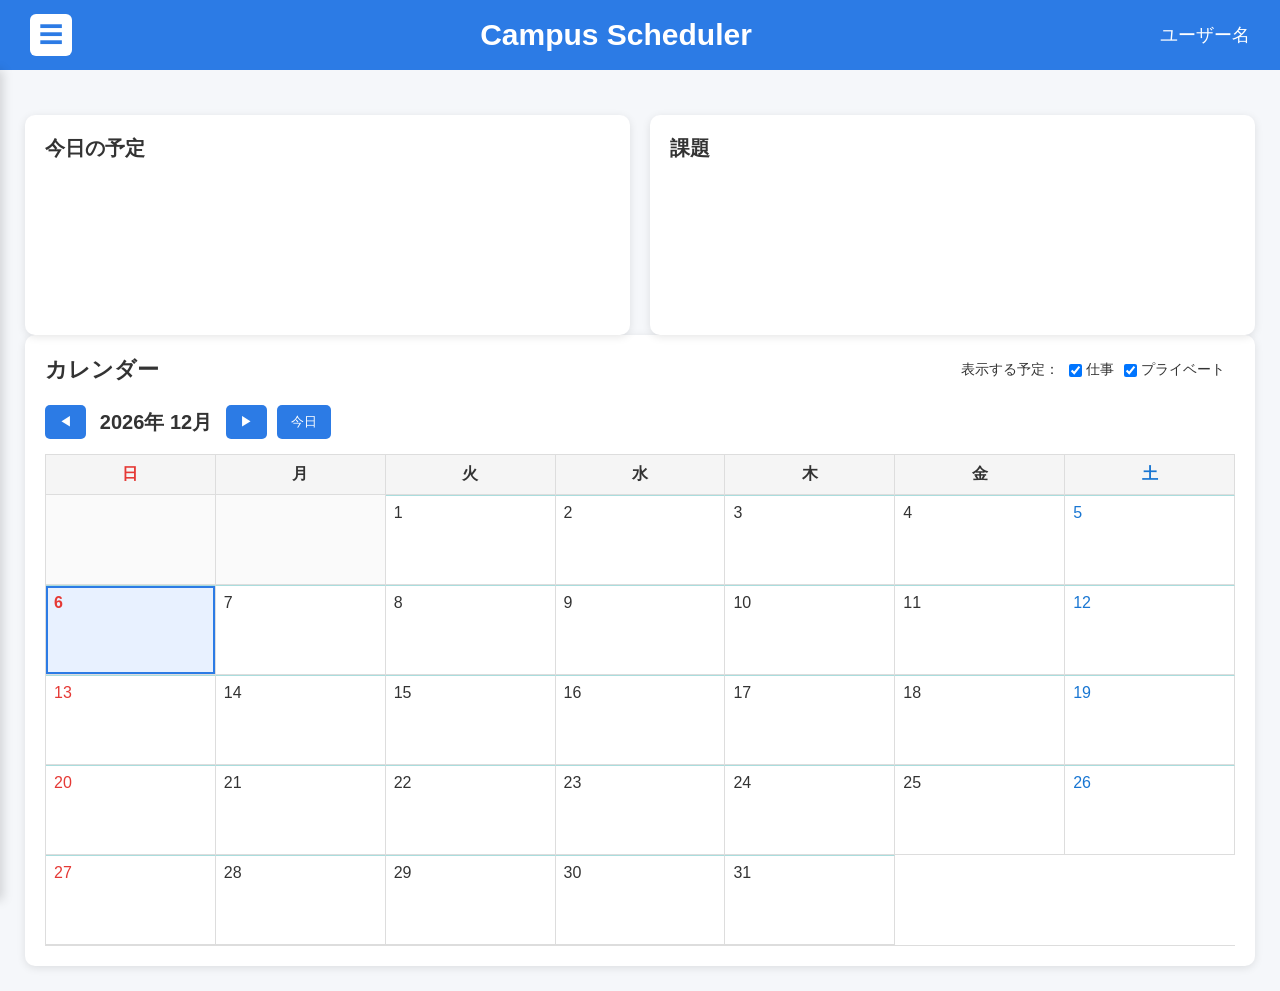
==== pages/calendar.html @ f2a903e3 "スケジュールページへの移動" ====
<!-- <div class="calendar-page">
    <h1>カレンダー画面</h1>

    <p>ここにカレンダーを表示します！</p>

    <button onclick="showSchedule()">
        今日の予定
    </button>
</div>
 -->

<!DOCTYPE html>
<html lang="ja">

<head>
    <meta charset="UTF-8">
    <meta name="viewport" content="width=device-width, initial-scale=1.0">

    <title>Campus Scheduler</title>

    <link rel="stylesheet" href="../css/">
    <link rel="stylesheet" href="../css/calendar.css">
    <link rel="stylesheet" href="../css/responsive.css">
    <link rel="stylesheet" href="../css/sidebar.css">
</head>

<body>

    <!-- ヘッダー -->
    <header>

        <!--サイドバーを開くボタン-->
        <button id="sidebarBtn" class="sidebar-btn">
            ☰
        </button>
        <h1>Campus Scheduler</h1>

        <div class="user-info">
            <span>ユーザー名</span>
        </div>

    </header>

    <!-- 全体 -->
    <div class="container">

        <aside id="sidebar"></aside>

        <!-- メイン -->
        <main>

            <div class="bottom-area">

                <!-- 今日の予定 -->
                <section id="schedule-area">

                    <h2>今日の予定</h2>

                </section>

                <!-- 今日の課題 -->
                <section id="task-area">

                    <h2>課題</h2>

                </section>

            </div>

            <!-- カレンダー -->
            <section id="calendar-area">

                <!-- カレンダーのタイトルと表示設定 -->
                <div class="calendar-title">
                    <h2>カレンダー</h2>

                    <div class="calendar-mode">
                        <span>表示する予定：</span>

                        <label>
                            <input type="checkbox" id="workCheck" checked>
                            仕事
                        </label>

                        <label>
                            <input type="checkbox" id="privateCheck" checked>
                            プライベート
                        </label>
                    </div>
                </div>

                <!-- カレンダー操作ボタン -->
                <div class="calendar-header">
                    <button id="prevBtn">◀</button>

                    <span id="monthYear"></span>

                    <button id="nextBtn">▶</button>

                    <button id="todayBtn">今日</button>
                </div>

                <div id="calendar"></div>

                <div id="calendar"></div>

            </section>


        </main>

    </div>

    <script src="../js/calendar.js"></script>

</body>

</html>
---- css/calendar.css ----
/* ================================= */
/* メインカレンダー */
/* ================================= */

* {
    margin: 0;
    padding: 0;
    box-sizing: border-box;
}


/* 全体 */

body {
    font-family: "Yu Gothic", "Meiryo", sans-serif;
    background-color: #f5f7fa;
    color: #333;
}


/* ヘッダー */

header {
    height: 70px;

    background-color: #2c7be5;
    color: white;

    display: flex;
    justify-content: space-between;
    align-items: center;

    padding: 0 30px;
}

header h1 {
    font-size: 30px;
}

/* ヘッダー左側 */
.header-left {
    display: flex;
    align-items: center;
    gap: 15px;
}

/* サイドバーを開くボタン */
.sidebar-btn {
    width: 42px;
    height: 42px;

    border: none;
    border-radius: 6px;

    background-color: white;
    color: #2c7be5;

    font-size: 24px;
    cursor: pointer;

    display: flex;
    align-items: center;
    justify-content: center;
}

.sidebar-btn:hover {
    background-color: #e8f1ff;
}

.user-info {
    font-size: 18px;
}


/* 全体レイアウト */

.container {
    min-height: calc(100vh - 70px);
}


/* ================================= */
/* サイドバー */
/* ================================= */

#sidebar {
    position: fixed;

    top: 70px;
    left: 0;

    width: 250px;
    height: calc(100vh - 70px);

    background-color: white;

    padding: 20px;

    box-shadow: 3px 0 10px rgba(0, 0, 0, 0.15);

    z-index: 1000;

    /* 最初は画面の外 */
    transform: translateX(-100%);

    transition: transform 0.3s ease;
}

/* 開いた状態 */

#sidebar.open {
    transform: translateX(0);
}


/* サイドバーのメニュー */

#sidebar ul {
    list-style: none;
    padding: 0;
    margin: 0;
}

#sidebar li {
    margin-bottom: 10px;
}

#sidebar a {
    display: block;

    padding: 12px 15px;

    color: #333;
    text-decoration: none;

    border-radius: 5px;
}

#sidebar a:hover {
    background-color: #f0f6ff;
}


/* メイン */

main {
    flex: 1;

    padding: 25px;

    min-width: 0;
}


/* ================================= */
/* カレンダー */
/* ================================= */

#calendar-area {
    background-color: white;

    border-radius: 10px;

    padding: 20px;

    box-shadow: 0 2px 8px rgba(0, 0, 0, 0.1);
}

/* カレンダーのタイトル部分 */
.calendar-title {
    display: flex;
    align-items: center;
    justify-content: space-between;
    margin-bottom: 20px;
}

.calendar-title h2 {
    font-size: 22px;
    margin: 0;
}

/* 表示する予定 */
.calendar-mode {
    display: flex;
    align-items: center;
    gap: 10px;
    font-size: 14px;
    white-space: nowrap;
}

.calendar-mode label {
    display: flex;
    align-items: center;
    gap: 4px;
    cursor: pointer;
}

.calendar-mode input[type="checkbox"] {
    cursor: pointer;
}


/* カレンダー上部 */

.calendar-header {
    display: flex;

    align-items: center;

    gap: 10px;

    margin-bottom: 15px;
}

.calendar-header span#monthYear {
    font-size: 20px;
    font-weight: bold;
    min-width: 120px;
    text-align: center;
}


/* ボタン */

.calendar-header button {
    border: none;

    background-color: #2c7be5;

    color: white;

    padding: 8px 14px;

    border-radius: 5px;

    cursor: pointer;
}

.calendar-header button:hover {
    background-color: #1a68d1;
}


/* ================================= */
/* カレンダー本体 */
/* ================================= */

#calendar {

    display: grid;

    grid-template-columns: repeat(7, 1fr);

    width: 100%;

    border-top: 1px solid #ddd;

    border-left: 1px solid #ddd;
}


/* 曜日 */

#calendar .weekday {

    height: 40px;

    display: flex;

    align-items: center;

    justify-content: center;

    font-weight: bold;

    background-color: #f5f5f5;

    border-right: 1px solid #ddd;

    border-bottom: 1px solid #ddd;
}


/* 日曜日 */

#calendar .sunday {
    color: #e53935;
}


/* 土曜日 */

#calendar .saturday {
    color: #1976d2;
}


/* 日付 */

#calendar .day {

    min-height: 90px;

    padding: 8px;

    background-color: white;

    border-top: 1px solid #add;

    border-right: 1px solid #ddd;

    border-bottom: 1px solid #ddd;

    text-align: left;

    cursor: pointer;
}


/* 日付にマウスを乗せたとき */

#calendar .day:hover {

    background-color: #f0f6ff;
}


/* 空白 */

#calendar .empty {

    min-height: 90px;

    background-color: #fafafa;

    border-right: 1px solid #ddd;

    border-bottom: 1px solid #ddd;
}


/* 今日 */

#calendar .today {

    background-color: #e8f1ff;

    box-shadow: inset 0 0 0 2px #2c7be5;

    font-weight: bold;
}


/* ================================= */
/* 今日の予定・課題 */
/* ================================= */

.bottom-area {

    display: flex;

    gap: 20px;

    margin-top: 20px;
}


#schedule-area,
#task-area {

    flex: 1;

    background-color: white;

    border-radius: 10px;

    padding: 20px;

    min-height: 220px;

    box-shadow: 0 2px 8px rgba(0, 0, 0, 0.1);
}


#schedule-area h2,
#task-area h2 {

    font-size: 20px;

    margin-bottom: 15px;
}


/* リスト */

#schedule-area ul,
#task-area ul {

    list-style: none;
}


#schedule-area li,
#task-area li {

    padding: 10px 0;

    border-bottom: 1px solid #eee;
}


/* ================================= */
/* ボタン・リンク */
/* ================================= */

button {
    font-family: inherit;
    cursor: pointer;
}

a {
    text-decoration: none;
    color: inherit;
}

/* ========================= */
/* 仕事・プライベート切り替え */
/* ========================= */

.calendar-mode {
    display: flex;
    align-items: center;
    gap: 10px;

    margin-left: auto;
    margin-right: 10px;
    font-size: 14px;
    white-space: nowrap;
}

.calendar-mode label {
    display: flex;
    align-items: center;
    gap: 4px;
    cursor: pointer;
}

.calendar-mode input[type="checkbox"] {
    cursor: pointer;
}

.calendar-mode button {
    padding: 9px 24px;
    border: 2px solid #2c7be5;
    border-radius: 7px;

    background-color: white;

    color: #2c7be5;

    font-size: 15px;
    font-weight: bold;

    cursor: pointer;
    transition: 0.2s;
}

.calendar-mode button:hover {
    background-color: #e8f1ff;
}

.calendar-mode button.mode-active {
    background-color: #2c7be5;
    color: white;

    box-shadow: 0 3px 6px rgba(0, 0, 0, 0.2);
}

/* ================================= */
/* Googleカレンダーのような見た目
/* ================================= */

.container {
    transition: margin-left 0.3s ease;
}

.container.sidebar-open {
    margin-left: 250px;
}
---- css/responsive.css ----
/* ================================= */
/* スマホ・タブレット対応 */
/* 担当：A */
/* ================================= */

@media screen and (max-width: 768px) {

    /* ------------------------- */
    /* ヘッダー */
    /* ------------------------- */

    header {
        height: auto;

        flex-direction: column;
        justify-content: center;
        align-items: flex-start;

        padding: 15px 20px;
    }

    header h1 {
        font-size: 24px;
        margin-bottom: 8px;
    }

    .user-info {
        font-size: 16px;
    }


    /* ------------------------- */
    /* 全体 */
    /* ------------------------- */

    .container {
        flex-direction: column;
        min-height: auto;
    }


    /* ------------------------- */
    /* サイドバー */
    /* ------------------------- */

    aside {
        width: 100%;

        border-right: none;
        border-bottom: 1px solid #ddd;

        padding: 15px;
    }


    /* ------------------------- */
    /* メイン */
    /* ------------------------- */

    main {
        width: 100%;
        padding: 15px;
    }


    /* ------------------------- */
    /* カレンダー */
    /* ------------------------- */

    #calendar-area {
        min-height: 300px;
        padding: 15px;
    }

    #calendar-area h2 {
        font-size: 20px;
    }


    /* ------------------------- */
    /* カレンダーの日付 */
    /* ------------------------- */

    .days div {
        min-height: 50px;
        padding: 5px;
        font-size: 14px;
    }

    .weekdays div {
        padding: 7px 2px;
        font-size: 14px;
    }


    /* ------------------------- */
    /* 今日の予定・課題 */
    /* ------------------------- */

    .bottom-area {
        flex-direction: column;
        gap: 15px;
    }

    #schedule-area,
    #task-area {
        min-height: 180px;
    }

}
---- css/sidebar.css ----
/* ================================= */
/* サイドバー */
/* 担当：B */
/* ================================= */

#sidebar{
    background: #edf4f8;
    border-right: 1px solid #d9e5eb;
    padding: 20px;
}

.sidebar-container{
    display: flex;
    flex-direction: column;
    gap: 25px;
}

.sidebar-user{
    text-align: center;
    padding-bottom: 20px;
    border-bottom: 1px solid #d9e5eb;
}

.sidebar-user h3{
    font-size: 20px;
    color: #34495e;
    margin-bottom: 8px;
}

.sidebar-user p{
    font-size: 14px;
    color: #7f8c8d;
}

.sidebar-menu{
    display: flex;
    flex-direction: column;
    gap: 10px;
}

.menu-item{
    width: 100%;
    padding: 14px;
    border: none;
    border-radius: 10px;
    background: #dfeef5;
    color: #34495e;
    font-size: 15px;
    text-align: left;
    transition: 0.3s;
}

.menu-item:hover{
    background: #c9e2ec;
    transform: translateX(4px);
}

.menu-title {

    font-size: 18px;

    font-weight: bold;

    color: #34495e;

    margin-top: 15px;

    margin-bottom: 10px;

}
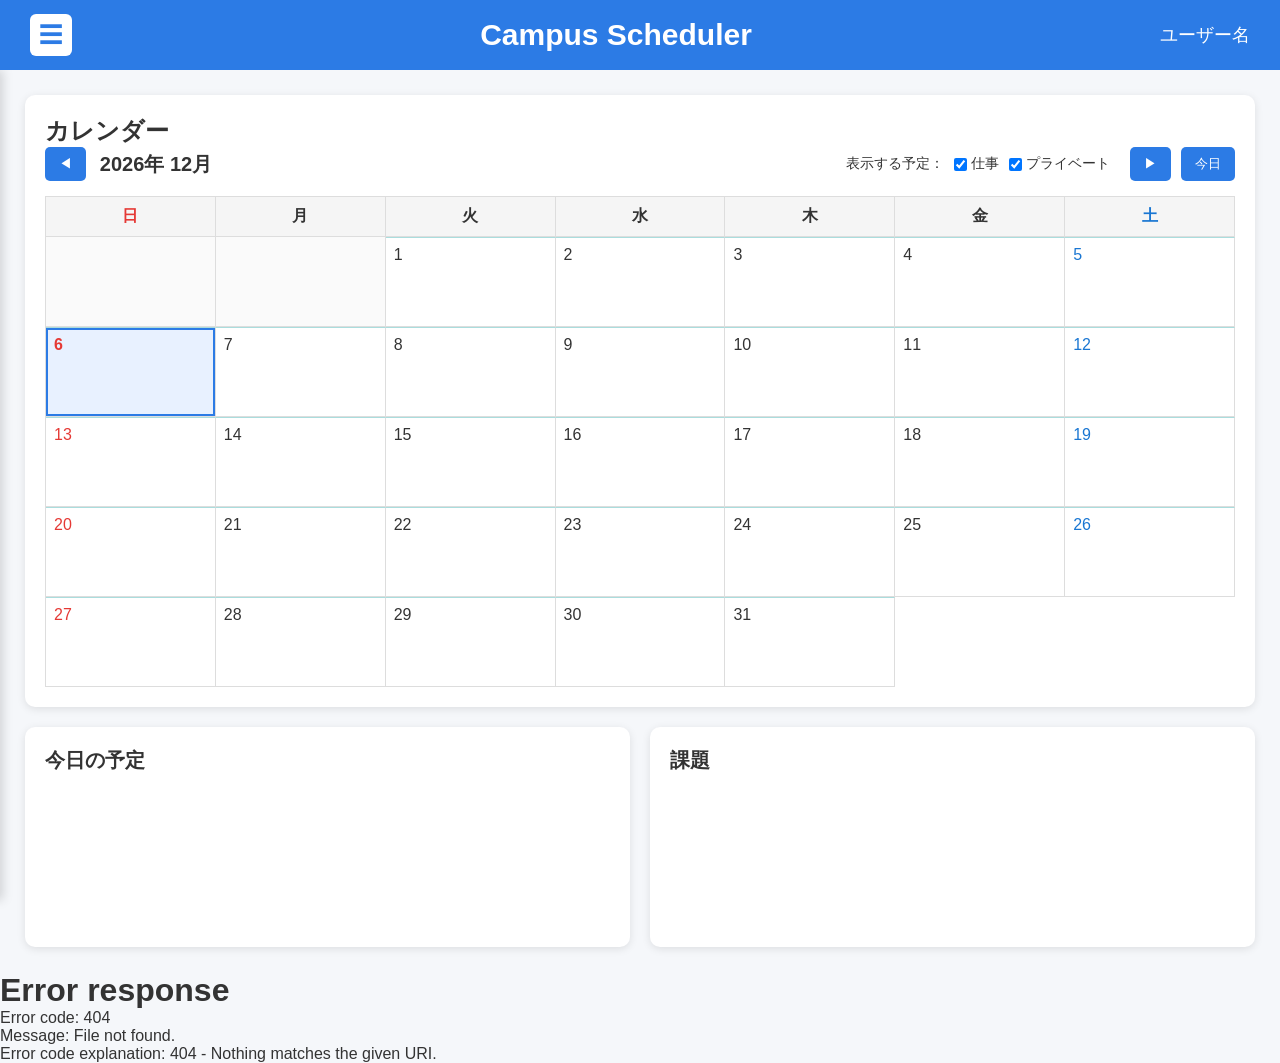
==== commit bf762730: "サイドバーの余白修正" ====
--- a/pages/calendar.html
+++ b/pages/calendar.html
@@ -42,13 +42,51 @@
     </header>
 
     <!-- 全体 -->
-    <div class="container">
+    <div class="container" id="mainContainer">
 
         <aside id="sidebar"></aside>
 
         <!-- メイン -->
         <main>
 
+            <!-- カレンダー -->
+            <section id="calendar-area">
+
+                <h2>カレンダー</h2>
+
+                <div class="calendar-header">
+
+                    <button id="prevBtn">◀</button>
+
+                    <span id="monthYear"></span>
+
+                    <div class="calendar-mode">
+
+                        <span>表示する予定：</span>
+
+                        <label>
+                            <input type="checkbox" id="workCheck" checked>
+                            仕事
+                        </label>
+
+                        <label>
+                            <input type="checkbox" id="privateCheck" checked>
+                            プライベート
+                        </label>
+
+                    </div>
+
+                    <button id="nextBtn">▶</button>
+
+                    <button id="todayBtn">今日</button>
+
+                </div>
+
+                <div id="calendar"></div>
+
+            </section>
+
+            <!-- 下段 -->
             <div class="bottom-area">
 
                 <!-- 今日の予定 -->
@@ -67,52 +105,14 @@
 
             </div>
 
-            <!-- カレンダー -->
-            <section id="calendar-area">
-
-                <!-- カレンダーのタイトルと表示設定 -->
-                <div class="calendar-title">
-                    <h2>カレンダー</h2>
-
-                    <div class="calendar-mode">
-                        <span>表示する予定：</span>
-
-                        <label>
-                            <input type="checkbox" id="workCheck" checked>
-                            仕事
-                        </label>
-
-                        <label>
-                            <input type="checkbox" id="privateCheck" checked>
-                            プライベート
-                        </label>
-                    </div>
-                </div>
-
-                <!-- カレンダー操作ボタン -->
-                <div class="calendar-header">
-                    <button id="prevBtn">◀</button>
-
-                    <span id="monthYear"></span>
-
-                    <button id="nextBtn">▶</button>
-
-                    <button id="todayBtn">今日</button>
-                </div>
-
-                <div id="calendar"></div>
-
-                <div id="calendar"></div>
-
-            </section>
-
-
         </main>
 
     </div>
 
     <script src="../js/calendar.js"></script>
 
+    <div id="popupContainer"></div>
+
 </body>
 
 </html>
--- a/css/calendar.css
+++ b/css/calendar.css
@@ -21,6 +21,12 @@
 /* ヘッダー */
 
 header {
+    position: fixed;
+
+    top: 0;
+    left: 0;
+
+    width: 100%;
     height: 70px;
 
     background-color: #2c7be5;
@@ -31,6 +37,8 @@
     align-items: center;
 
     padding: 0 30px;
+
+    z-index: 2000;
 }
 
 header h1 {
@@ -75,7 +83,11 @@
 /* 全体レイアウト */
 
 .container {
+    display: flex;
+
     min-height: calc(100vh - 70px);
+
+    margin-top: 70px;
 }
 
 
@@ -89,7 +101,7 @@
     top: 70px;
     left: 0;
 
-    width: 250px;
+    width: 220px;
     height: calc(100vh - 70px);
 
     background-color: white;
@@ -149,6 +161,12 @@
     padding: 25px;
 
     min-width: 0;
+
+    transition: transform 0.3s ease;
+}
+
+.sidebar-open main {
+    margin-left: 250px;
 }
 
 
@@ -480,10 +498,11 @@
 /* Googleカレンダーのような見た目
 /* ================================= */
 
-.container {
-    transition: margin-left 0.3s ease;
-}
-
-.container.sidebar-open {
-    margin-left: 250px;
+
+#mainContainer {
+    transition: transform 0.3s ease;
+}
+
+#mainContainer.sidebar-open main {
+    transform: translateX(0);
 }
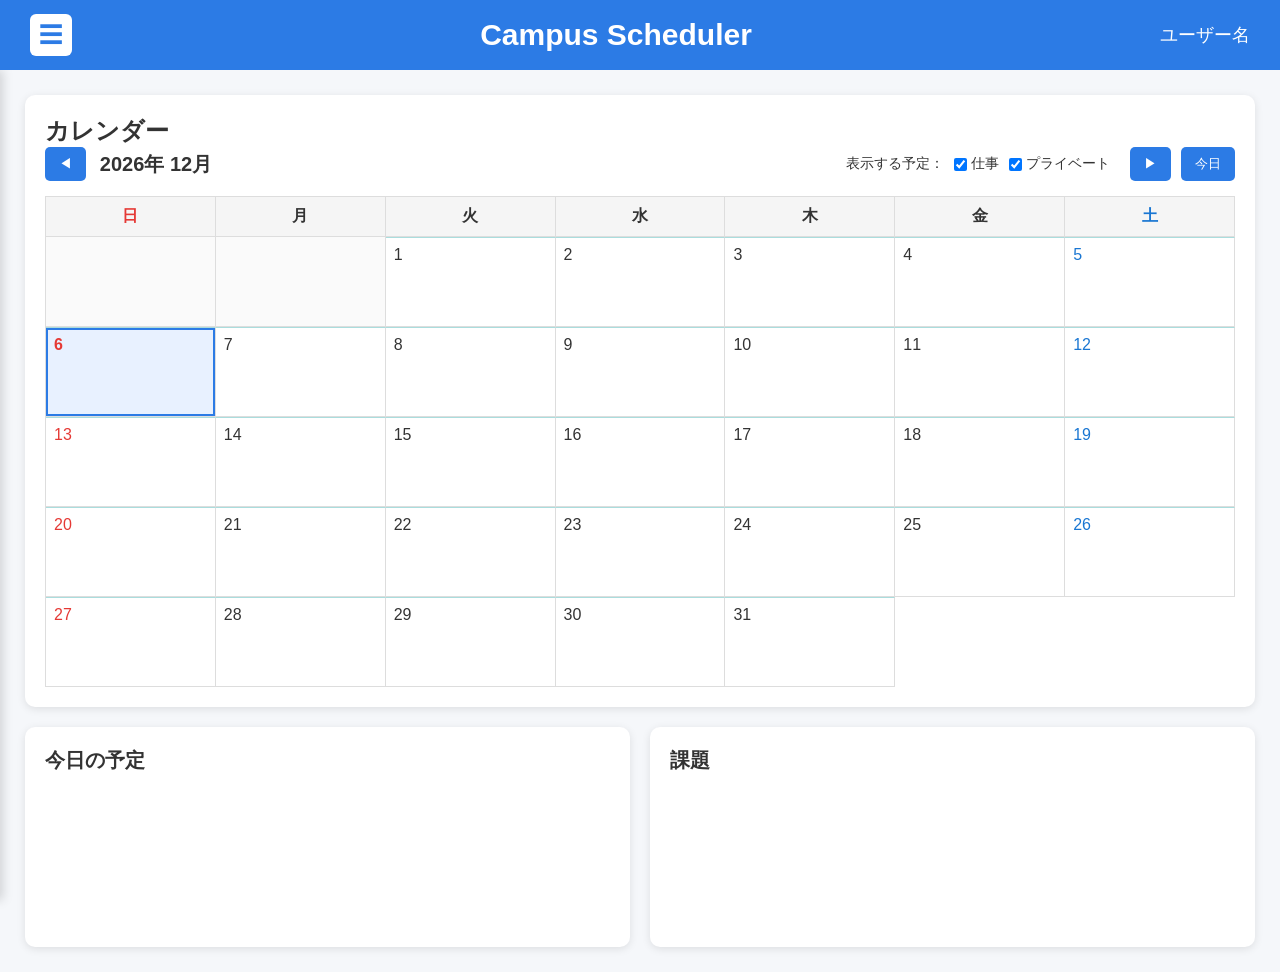
==== commit eb769ac3: "講義管理の追加画面" ====
--- a/pages/calendar.html
+++ b/pages/calendar.html
@@ -113,6 +113,123 @@
 
     <div id="popupContainer"></div>
 
+    <!-- dialog方式 -->
+    <dialog id="lectureDialog" class="event-dialog">
+
+    <form method="dialog">
+
+        <div class="dialog-heading">
+
+            <h2>講義を追加</h2>
+
+            <button
+                type="button"
+                id="closeLectureDialogBtn"
+                class="icon-button">
+
+                ×
+
+            </button>
+
+        </div>
+
+        <label class="field">
+
+            講義名
+
+            <input
+                id="lectureName"
+                type="text"
+                placeholder="例：キャリア設計">
+
+        </label>
+
+        <label class="field">
+
+            担当教員
+
+            <input
+                id="lectureTeacher"
+                type="text"
+                placeholder="例：山田太郎">
+
+        </label>
+
+        <div class="field-row">
+
+            <label class="field">
+
+                曜日
+
+                <select id="lectureDay">
+
+                    <option>月</option>
+                    <option>火</option>
+                    <option>水</option>
+                    <option>木</option>
+                    <option>金</option>
+
+                </select>
+
+            </label>
+
+            <label class="field">
+
+                時限
+
+                <select id="lecturePeriod">
+
+                    <option>1限</option>
+                    <option>2限</option>
+                    <option>3限</option>
+                    <option>4限</option>
+                    <option>5限</option>
+
+                </select>
+
+            </label>
+
+        </div>
+
+        <label class="field">
+
+            教室
+
+            <input
+                id="lectureRoom"
+                type="text"
+                placeholder="例：K101">
+
+        </label>
+
+        <div class="dialog-actions">
+
+            <span class="action-spacer"></span>
+
+            <button
+                type="button"
+                id="cancelLectureBtn"
+                class="outline-button">
+
+                キャンセル
+
+            </button>
+
+            <button
+                type="button"
+                id="saveLectureBtn"
+                class="primary-button">
+
+                保存
+
+            </button>
+
+        </div>
+
+    </form>
+
+</dialog>
+
 </body>
 
 </html>
--- a/css/calendar.css
+++ b/css/calendar.css
@@ -101,10 +101,12 @@
     top: 70px;
     left: 0;
 
-    width: 220px;
+    width: 250px;
     height: calc(100vh - 70px);
 
-    background-color: white;
+    background: #edf4f8;
+
+    border-right: 1px solid #d9e5eb;
 
     padding: 20px;
 
@@ -112,7 +114,6 @@
 
     z-index: 1000;
 
-    /* 最初は画面の外 */
     transform: translateX(-100%);
 
     transition: transform 0.3s ease;
@@ -505,4 +506,140 @@
 
 #mainContainer.sidebar-open main {
     transform: translateX(0);
+}
+
+/* ================================= */
+/* dialog方式 */
+/* ================================= */
+.event-dialog {
+    border: 0;
+
+    border-radius: 16px;
+
+    width: min(520px, calc(100% - 28px));
+
+    padding: 0;
+
+    box-shadow: 0 12px 40px rgba(0, 0, 0, 0.25);
+
+    margin: auto;
+}
+
+.event-dialog::backdrop {
+    background: rgba(32, 33, 36, 0.38);
+}
+
+.event-dialog form {
+    padding: 24px;
+}
+
+.dialog-heading {
+    display: flex;
+    justify-content: space-between;
+    align-items: center;
+    margin-bottom: 18px;
+}
+
+.field {
+    display: flex;
+    flex-direction: column;
+    gap: 7px;
+    margin-bottom: 15px;
+}
+
+.field input,
+.field select {
+    padding: 10px;
+    border: 1px solid #dadce0;
+    border-radius: 7px;
+}
+
+.field-row {
+    display: grid;
+    grid-template-columns: 1fr 1fr;
+    gap: 12px;
+}
+
+.dialog-actions {
+    display: flex;
+    align-items: center;
+    gap: 8px;
+}
+
+.action-spacer {
+    flex: 1;
+}
+
+/* ================================ */
+/* sidebar.cssの内容 */
+/* ================================ */
+
+.sidebar-container{
+    display: flex;
+    flex-direction: column;
+    gap: 25px;
+}
+
+.sidebar-user{
+    text-align: center;
+    padding-bottom: 20px;
+    border-bottom: 1px solid #d9e5eb;
+}
+
+.sidebar-user h3{
+    font-size: 20px;
+    color: #34495e;
+    margin-bottom: 8px;
+}
+
+.sidebar-user p{
+    font-size: 14px;
+    color: #7f8c8d;
+}
+
+.sidebar-menu{
+    display: flex;
+    flex-direction: column;
+    gap: 10px;
+}
+
+.menu-item{
+    width: 100%;
+    padding: 14px;
+    border: none;
+    border-radius: 10px;
+    background: #dfeef5;
+    color: #34495e;
+    font-size: 15px;
+    text-align: left;
+    transition: 0.3s;
+}
+
+.menu-item:hover{
+    background: #c9e2ec;
+    transform: translateX(4px);
+}
+
+.menu-title {
+
+    color: #0066cc;
+
+    text-decoration: underline;
+
+    cursor: pointer;
+
+    font-size: 14px;
+
+    font-weight: 600;
+
+    margin-top: 15px;
+
+    margin-bottom: 10px;
+
+}
+
+.menu-title:hover {
+
+    color: #003399;
+
 }
--- a/css/sidebar.css
+++ b/css/sidebar.css
@@ -57,14 +57,24 @@
 
 .menu-title {
 
+    color: #0066cc;
+
+    text-decoration: underline;
+
+    cursor: pointer;
+
     font-size: 18px;
 
     font-weight: bold;
-
-    color: #34495e;
 
     margin-top: 15px;
 
     margin-bottom: 10px;
 
+}
+
+.menu-title:hover {
+
+    color: #003399;
+
 }
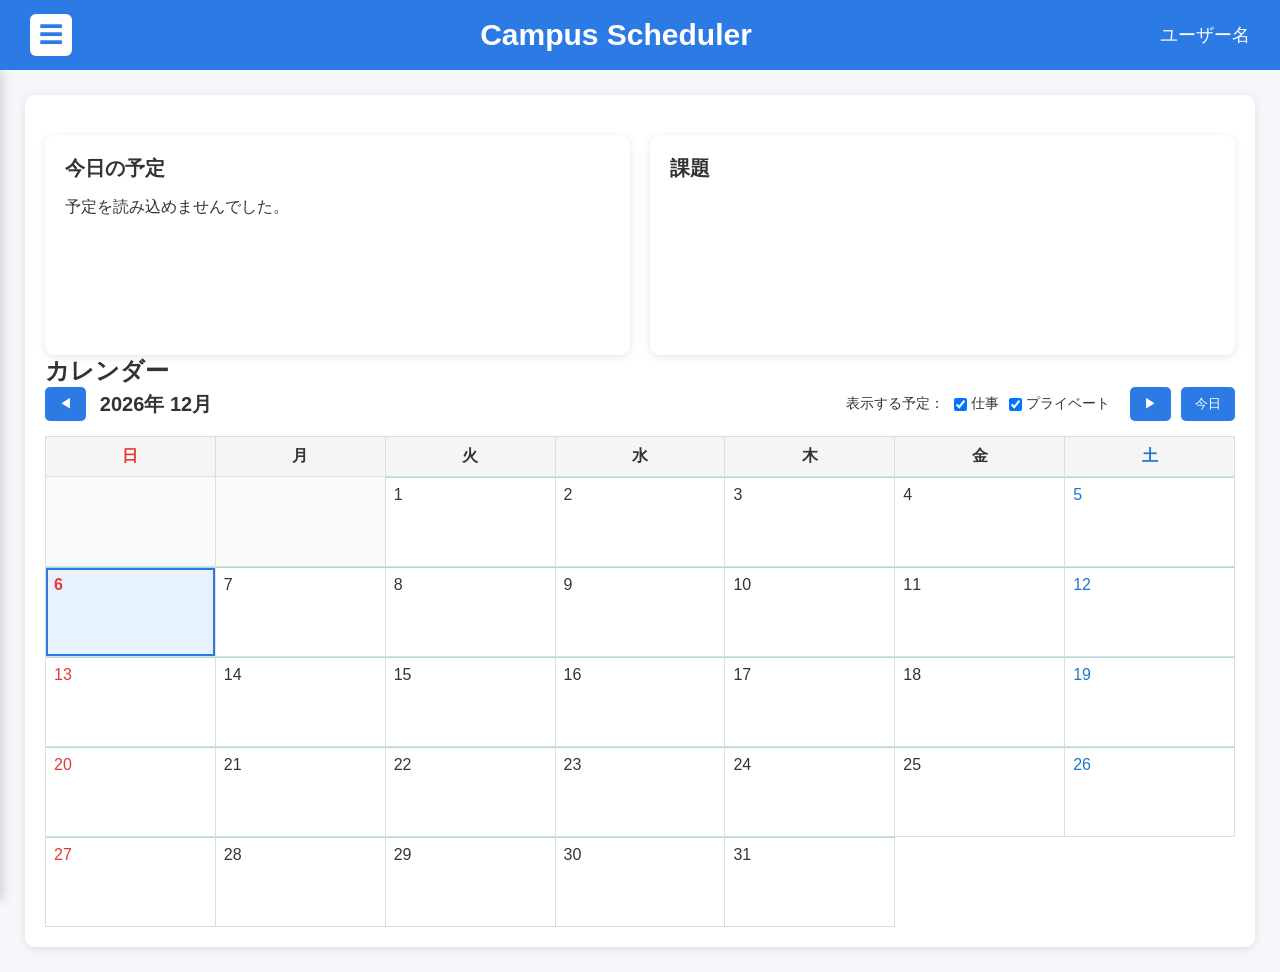
==== commit 66595846: "スケジュールの追加" ====
--- a/pages/calendar.html
+++ b/pages/calendar.html
@@ -52,9 +52,31 @@
             <!-- カレンダー -->
             <section id="calendar-area">
 
+                <!-- 下段 -->
+                <div class="bottom-area">
+
+                    <!-- 今日の予定 -->
+                    <section id="schedule-area">
+
+                        <h2>今日の予定</h2>
+                        <!-- 今日の予定を表示する場所 -->
+                        <div id="todayScheduleList"></div>
+
+                    </section>
+
+                    <!-- 今日の課題 -->
+                    <section id="task-area">
+
+                        <h2>課題</h2>
+
+                    </section>
+
+                </div>
+
                 <h2>カレンダー</h2>
 
                 <div class="calendar-header">
+
 
                     <button id="prevBtn">◀</button>
 
@@ -86,149 +108,115 @@
 
             </section>
 
-            <!-- 下段 -->
-            <div class="bottom-area">
-
-                <!-- 今日の予定 -->
-                <section id="schedule-area">
-
-                    <h2>今日の予定</h2>
-
-                </section>
-
-                <!-- 今日の課題 -->
-                <section id="task-area">
-
-                    <h2>課題</h2>
-
-                </section>
-
-            </div>
+
 
         </main>
 
     </div>
 
-    <script src="../js/calendar.js"></script>
 
     <div id="popupContainer"></div>
 
     <!-- dialog方式 -->
     <dialog id="lectureDialog" class="event-dialog">
 
-    <form method="dialog">
-
-        <div class="dialog-heading">
-
-            <h2>講義を追加</h2>
-
-            <button
-                type="button"
-                id="closeLectureDialogBtn"
-                class="icon-button">
-
-                ×
-
-            </button>
-
-        </div>
-
-        <label class="field">
-
-            講義名
-
-            <input
-                id="lectureName"
-                type="text"
-                placeholder="例：キャリア設計">
-
-        </label>
-
-        <label class="field">
-
-            担当教員
-
-            <input
-                id="lectureTeacher"
-                type="text"
-                placeholder="例：山田太郎">
-
-        </label>
-
-        <div class="field-row">
+        <form method="dialog">
+
+            <div class="dialog-heading">
+
+                <h2>講義を追加</h2>
+
+                <button type="button" id="closeLectureDialogBtn" class="icon-button">
+
+                    ×
+
+                </button>
+
+            </div>
 
             <label class="field">
 
-                曜日
-
-                <select id="lectureDay">
-
-                    <option>月</option>
-                    <option>火</option>
-                    <option>水</option>
-                    <option>木</option>
-                    <option>金</option>
-
-                </select>
+                講義名
+
+                <input id="lectureName" type="text" placeholder="例：キャリア設計">
 
             </label>
 
             <label class="field">
 
-                時限
-
-                <select id="lecturePeriod">
-
-                    <option>1限</option>
-                    <option>2限</option>
-                    <option>3限</option>
-                    <option>4限</option>
-                    <option>5限</option>
-
-                </select>
+                担当教員
+
+                <input id="lectureTeacher" type="text" placeholder="例：山田太郎">
 
             </label>
 
-        </div>
-
-        <label class="field">
-
-            教室
-
-            <input
-                id="lectureRoom"
-                type="text"
-                placeholder="例：K101">
-
-        </label>
-
-        <div class="dialog-actions">
-
-            <span class="action-spacer"></span>
-
-            <button
-                type="button"
-                id="cancelLectureBtn"
-                class="outline-button">
-
-                キャンセル
-
-            </button>
-
-            <button
-                type="button"
-                id="saveLectureBtn"
-                class="primary-button">
-
-                保存
-
-            </button>
-
-        </div>
-
-    </form>
-
-</dialog>
+            <div class="field-row">
+
+                <label class="field">
+
+                    曜日
+
+                    <select id="lectureDay">
+
+                        <option>月</option>
+                        <option>火</option>
+                        <option>水</option>
+                        <option>木</option>
+                        <option>金</option>
+
+                    </select>
+
+                </label>
+
+                <label class="field">
+
+                    時限
+
+                    <select id="lecturePeriod">
+
+                        <option>1限</option>
+                        <option>2限</option>
+                        <option>3限</option>
+                        <option>4限</option>
+                        <option>5限</option>
+
+                    </select>
+
+                </label>
+
+            </div>
+
+            <label class="field">
+
+                教室
+
+                <input id="lectureRoom" type="text" placeholder="例：K101">
+
+            </label>
+
+            <div class="dialog-actions">
+
+                <span class="action-spacer"></span>
+
+                <button type="button" id="cancelLectureBtn" class="outline-button">
+
+                    キャンセル
+
+                </button>
+
+                <button type="button" id="saveLectureBtn" class="primary-button">
+
+                    保存
+
+                </button>
+
+            </div>
+
+        </form>
+
+    </dialog>
+
+    <script src="../js/calendar.js"></script>
 
 </body>
 
--- a/css/calendar.css
+++ b/css/calendar.css
@@ -369,6 +369,39 @@
     font-weight: bold;
 }
 
+/* ================================= */
+/* カレンダー内の予定 */
+/* ================================= */
+
+.calendar-event {
+    margin-top: 4px;
+    padding: 2px 6px;
+
+    border-radius: 4px;
+    border-left: 4px solid;
+
+    font-size: 12px;
+    font-weight: normal;
+    line-height: 1.4;
+
+    white-space: nowrap;
+    overflow: hidden;
+    text-overflow: ellipsis;
+}
+
+/* 仕事 */
+.work-event {
+    background: #d3e3fd;
+    border-color: #1a73e8;
+    color: #174ea6;
+}
+
+/* プライベート */
+.private-event {
+    background: #ceead6;
+    border-color: #188038;
+    color: #0d652d;
+}
 
 /* ================================= */
 /* 今日の予定・課題 */
@@ -642,4 +675,44 @@
 
     color: #003399;
 
+}
+
+/* =================================
+   今日の予定
+================================= */
+
+#todayScheduleList {
+    display: flex;
+    flex-direction: column;
+    gap: 10px;
+}
+
+.today-schedule-item {
+    padding: 12px;
+    border-left: 5px solid #4285f4;
+    border-radius: 6px;
+    background-color: #f5f7fa;
+}
+
+.today-schedule-time {
+    margin-bottom: 4px;
+    color: #555;
+    font-size: 14px;
+    font-weight: bold;
+}
+
+.today-schedule-title {
+    color: #222;
+    font-size: 16px;
+    font-weight: bold;
+}
+
+.today-schedule-description {
+    margin-top: 5px;
+    color: #666;
+    font-size: 14px;
+}
+
+.no-schedule {
+    color: #777;
 }
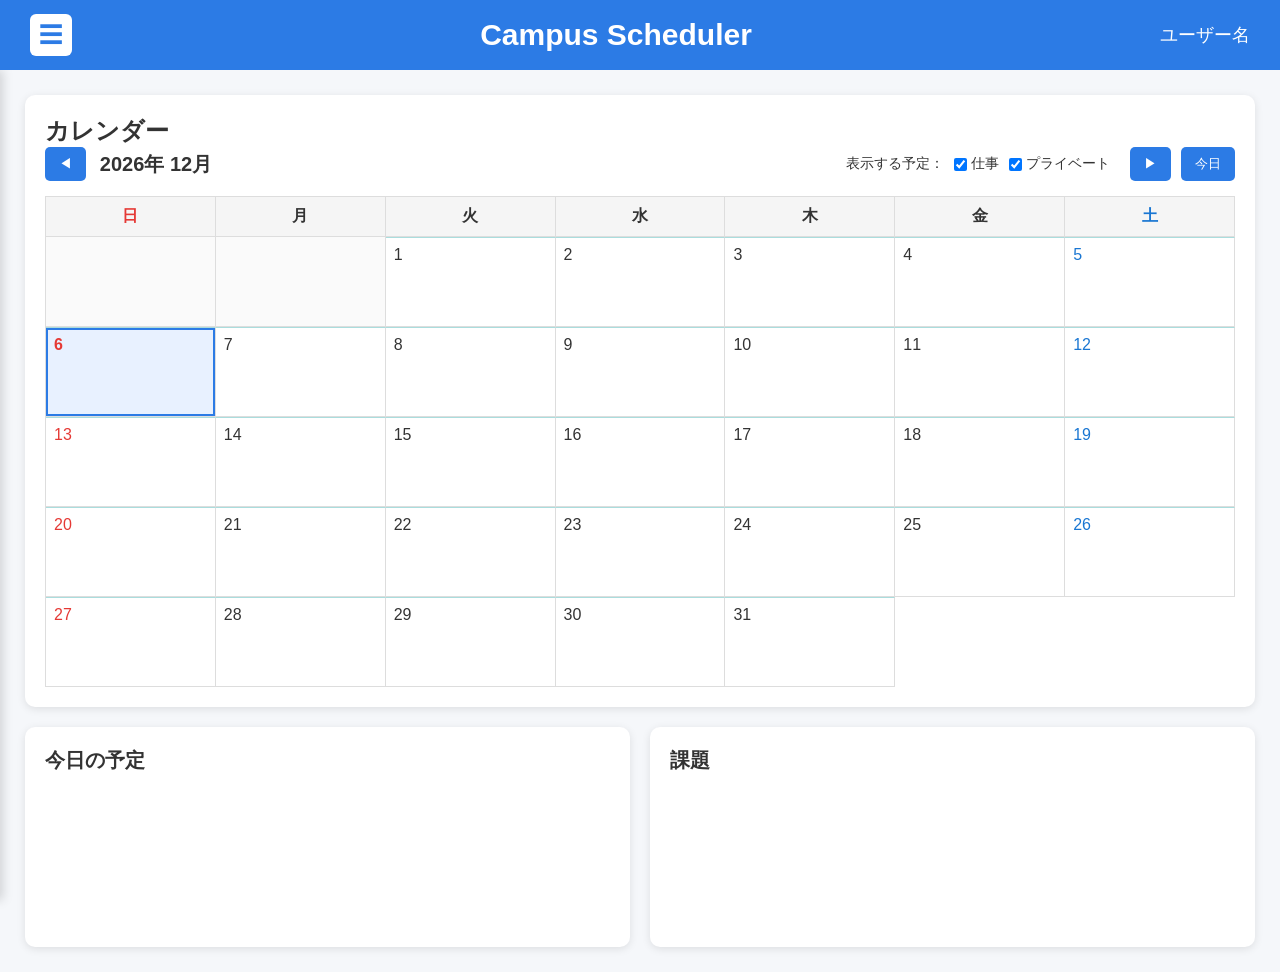
==== commit 2898dfb7: "スケジュールの追加 スケジュールの追加" ====
--- a/pages/calendar.html
+++ b/pages/calendar.html
@@ -52,31 +52,9 @@
             <!-- カレンダー -->
             <section id="calendar-area">
 
-                <!-- 下段 -->
-                <div class="bottom-area">
-
-                    <!-- 今日の予定 -->
-                    <section id="schedule-area">
-
-                        <h2>今日の予定</h2>
-                        <!-- 今日の予定を表示する場所 -->
-                        <div id="todayScheduleList"></div>
-
-                    </section>
-
-                    <!-- 今日の課題 -->
-                    <section id="task-area">
-
-                        <h2>課題</h2>
-
-                    </section>
-
-                </div>
-
                 <h2>カレンダー</h2>
 
                 <div class="calendar-header">
-
 
                     <button id="prevBtn">◀</button>
 
@@ -108,115 +86,149 @@
 
             </section>
 
-
+            <!-- 下段 -->
+            <div class="bottom-area">
+
+                <!-- 今日の予定 -->
+                <section id="schedule-area">
+
+                    <h2>今日の予定</h2>
+
+                </section>
+
+                <!-- 今日の課題 -->
+                <section id="task-area">
+
+                    <h2>課題</h2>
+
+                </section>
+
+            </div>
 
         </main>
 
     </div>
 
+    <script src="../js/calendar.js"></script>
 
     <div id="popupContainer"></div>
 
     <!-- dialog方式 -->
     <dialog id="lectureDialog" class="event-dialog">
 
-        <form method="dialog">
-
-            <div class="dialog-heading">
-
-                <h2>講義を追加</h2>
-
-                <button type="button" id="closeLectureDialogBtn" class="icon-button">
-
-                    ×
-
-                </button>
-
-            </div>
+    <form method="dialog">
+
+        <div class="dialog-heading">
+
+            <h2>講義を追加</h2>
+
+            <button
+                type="button"
+                id="closeLectureDialogBtn"
+                class="icon-button">
+
+                ×
+
+            </button>
+
+        </div>
+
+        <label class="field">
+
+            講義名
+
+            <input
+                id="lectureName"
+                type="text"
+                placeholder="例：キャリア設計">
+
+        </label>
+
+        <label class="field">
+
+            担当教員
+
+            <input
+                id="lectureTeacher"
+                type="text"
+                placeholder="例：山田太郎">
+
+        </label>
+
+        <div class="field-row">
 
             <label class="field">
 
-                講義名
-
-                <input id="lectureName" type="text" placeholder="例：キャリア設計">
+                曜日
+
+                <select id="lectureDay">
+
+                    <option>月</option>
+                    <option>火</option>
+                    <option>水</option>
+                    <option>木</option>
+                    <option>金</option>
+
+                </select>
 
             </label>
 
             <label class="field">
 
-                担当教員
-
-                <input id="lectureTeacher" type="text" placeholder="例：山田太郎">
+                時限
+
+                <select id="lecturePeriod">
+
+                    <option>1限</option>
+                    <option>2限</option>
+                    <option>3限</option>
+                    <option>4限</option>
+                    <option>5限</option>
+
+                </select>
 
             </label>
 
-            <div class="field-row">
-
-                <label class="field">
-
-                    曜日
-
-                    <select id="lectureDay">
-
-                        <option>月</option>
-                        <option>火</option>
-                        <option>水</option>
-                        <option>木</option>
-                        <option>金</option>
-
-                    </select>
-
-                </label>
-
-                <label class="field">
-
-                    時限
-
-                    <select id="lecturePeriod">
-
-                        <option>1限</option>
-                        <option>2限</option>
-                        <option>3限</option>
-                        <option>4限</option>
-                        <option>5限</option>
-
-                    </select>
-
-                </label>
-
-            </div>
-
-            <label class="field">
-
-                教室
-
-                <input id="lectureRoom" type="text" placeholder="例：K101">
-
-            </label>
-
-            <div class="dialog-actions">
-
-                <span class="action-spacer"></span>
-
-                <button type="button" id="cancelLectureBtn" class="outline-button">
-
-                    キャンセル
-
-                </button>
-
-                <button type="button" id="saveLectureBtn" class="primary-button">
-
-                    保存
-
-                </button>
-
-            </div>
-
-        </form>
-
-    </dialog>
-
-    <script src="../js/calendar.js"></script>
+        </div>
+
+        <label class="field">
+
+            教室
+
+            <input
+                id="lectureRoom"
+                type="text"
+                placeholder="例：K101">
+
+        </label>
+
+        <div class="dialog-actions">
+
+            <span class="action-spacer"></span>
+
+            <button
+                type="button"
+                id="cancelLectureBtn"
+                class="outline-button">
+
+                キャンセル
+
+            </button>
+
+            <button
+                type="button"
+                id="saveLectureBtn"
+                class="primary-button">
+
+                保存
+
+            </button>
+
+        </div>
+
+    </form>
+
+</dialog>
 
 </body>
 
--- a/css/calendar.css
+++ b/css/calendar.css
@@ -369,39 +369,6 @@
     font-weight: bold;
 }
 
-/* ================================= */
-/* カレンダー内の予定 */
-/* ================================= */
-
-.calendar-event {
-    margin-top: 4px;
-    padding: 2px 6px;
-
-    border-radius: 4px;
-    border-left: 4px solid;
-
-    font-size: 12px;
-    font-weight: normal;
-    line-height: 1.4;
-
-    white-space: nowrap;
-    overflow: hidden;
-    text-overflow: ellipsis;
-}
-
-/* 仕事 */
-.work-event {
-    background: #d3e3fd;
-    border-color: #1a73e8;
-    color: #174ea6;
-}
-
-/* プライベート */
-.private-event {
-    background: #ceead6;
-    border-color: #188038;
-    color: #0d652d;
-}
 
 /* ================================= */
 /* 今日の予定・課題 */
@@ -675,44 +642,4 @@
 
     color: #003399;
 
-}
-
-/* =================================
-   今日の予定
-================================= */
-
-#todayScheduleList {
-    display: flex;
-    flex-direction: column;
-    gap: 10px;
-}
-
-.today-schedule-item {
-    padding: 12px;
-    border-left: 5px solid #4285f4;
-    border-radius: 6px;
-    background-color: #f5f7fa;
-}
-
-.today-schedule-time {
-    margin-bottom: 4px;
-    color: #555;
-    font-size: 14px;
-    font-weight: bold;
-}
-
-.today-schedule-title {
-    color: #222;
-    font-size: 16px;
-    font-weight: bold;
-}
-
-.today-schedule-description {
-    margin-top: 5px;
-    color: #666;
-    font-size: 14px;
-}
-
-.no-schedule {
-    color: #777;
 }
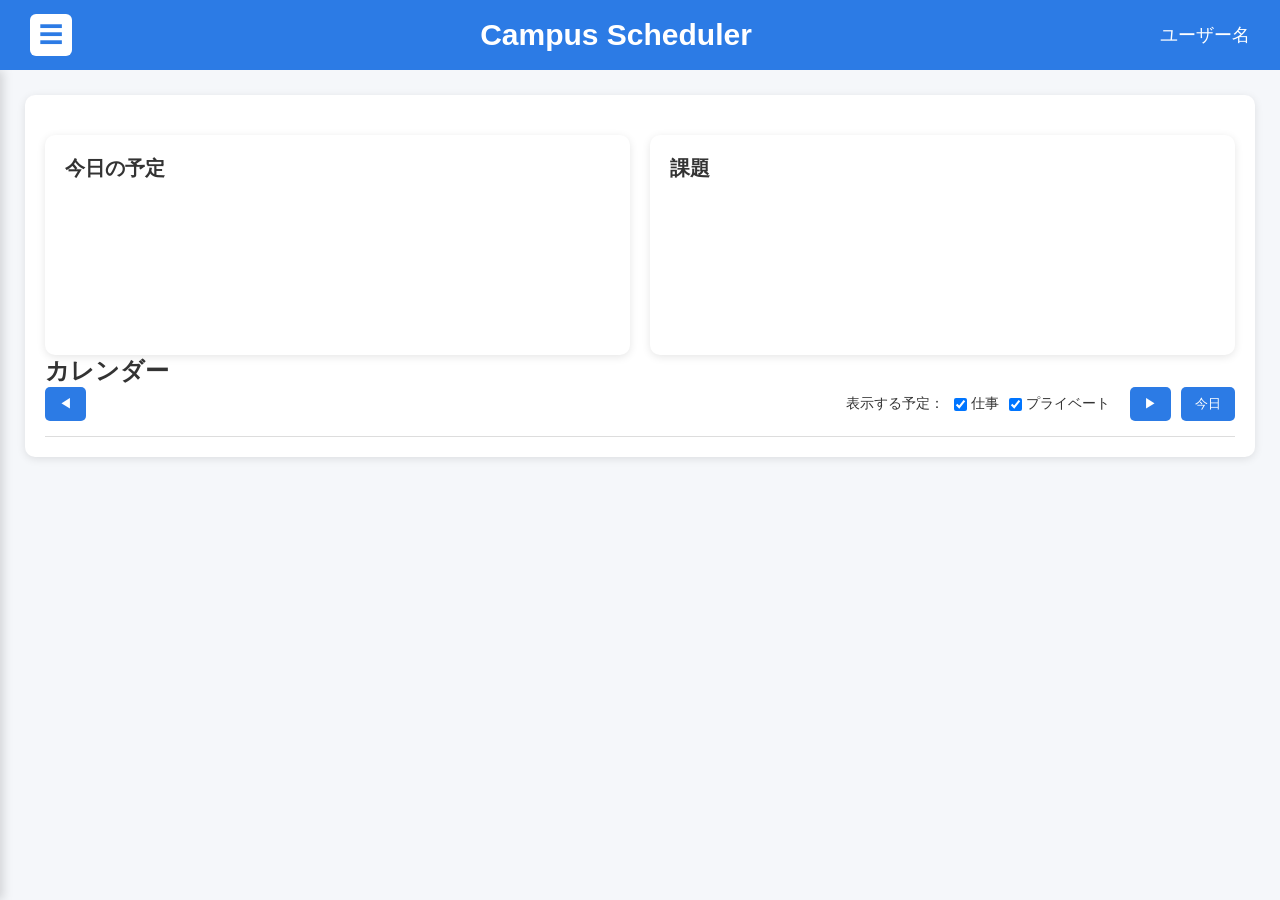
==== commit e5b665be: "スケジュールの追加" ====
--- a/pages/calendar.html
+++ b/pages/calendar.html
@@ -52,9 +52,31 @@
             <!-- カレンダー -->
             <section id="calendar-area">
 
+                <!-- 下段 -->
+                <div class="bottom-area">
+
+                    <!-- 今日の予定 -->
+                    <section id="schedule-area">
+
+                        <h2>今日の予定</h2>
+                        <!-- 今日の予定を表示する場所 -->
+                        <div id="todayScheduleList"></div>
+
+                    </section>
+
+                    <!-- 今日の課題 -->
+                    <section id="task-area">
+
+                        <h2>課題</h2>
+
+                    </section>
+
+                </div>
+
                 <h2>カレンダー</h2>
 
                 <div class="calendar-header">
+
 
                     <button id="prevBtn">◀</button>
 
@@ -86,54 +108,41 @@
 
             </section>
 
-            <!-- 下段 -->
-            <div class="bottom-area">
-
-                <!-- 今日の予定 -->
-                <section id="schedule-area">
-
-                    <h2>今日の予定</h2>
-
-                </section>
-
-                <!-- 今日の課題 -->
-                <section id="task-area">
-
-                    <h2>課題</h2>
-
-                </section>
-
+
+
+        </main>
+
+    </div>
+
+
+    <div id="popupContainer"></div>
+
+    <!-- dialog方式 -->
+    <!-- 講義管理 -->
+    <dialog id="lectureDialog" class="event-dialog">
+<<<<<<< HEAD
+
+        <form method="dialog">
+=======
+    <form method="dialog">
+>>>>>>> main
+
+            <div class="dialog-heading">
+
+                <h2>講義を追加</h2>
+
+                <button type="button" id="closeLectureDialogBtn" class="icon-button">
+
+                    ×
+
+                </button>
+
+<<<<<<< HEAD
             </div>
-
-        </main>
-
-    </div>
-
-    <script src="../js/calendar.js"></script>
-
-    <div id="popupContainer"></div>
-
-    <!-- dialog方式 -->
-    <dialog id="lectureDialog" class="event-dialog">
-
-    <form method="dialog">
-
-        <div class="dialog-heading">
-
-            <h2>講義を追加</h2>
-
-            <button
-                type="button"
-                id="closeLectureDialogBtn"
-                class="icon-button">
-
-                ×
-
-            </button>
-
-        </div>
-
-        <label class="field">
+=======
+        </div>
+
+        <div class="field">
 
             講義名
 
@@ -142,9 +151,9 @@
                 type="text"
                 placeholder="例：キャリア設計">
 
-        </label>
-
-        <label class="field">
+        </div>
+
+        <div class="field">
 
             担当教員
 
@@ -153,71 +162,196 @@
                 type="text"
                 placeholder="例：山田太郎">
 
-        </label>
+        </div>
 
         <div class="field-row">
+>>>>>>> main
+
+            <div class="field">
+
+                講義名
+
+<<<<<<< HEAD
+                <input id="lectureName" type="text" placeholder="例：キャリア設計">
+=======
+                <select id="lectureDay">
+
+                    <option value="1">月</option>
+                    <option value="2">火</option>
+                    <option value="3">水</option>
+                    <option value="4">木</option>
+                    <option value="5">金</option>
+                    <option value="6">土</option>
+                    <option value="7">日</option>
+
+                </select>
+>>>>>>> main
+
+            </div>
+
+            <div class="field">
+
+                担当教員
+
+<<<<<<< HEAD
+                <input id="lectureTeacher" type="text" placeholder="例：山田太郎">
+=======
+                <select id="lecturePeriod">
+
+                    <option value="1">1限</option>
+                    <option value="2">2限</option>
+                    <option value="3">3限</option>
+                    <option value="4">4限</option>
+                    <option value="5">5限</option>
+
+                </select>
+>>>>>>> main
+
+            </div>
+
+            <div class="field-row">
+
+<<<<<<< HEAD
+                <label class="field">
+=======
+        <div class="field">
+>>>>>>> main
+
+                    曜日
+
+                    <select id="lectureDay">
+
+<<<<<<< HEAD
+                        <option>月</option>
+                        <option>火</option>
+                        <option>水</option>
+                        <option>木</option>
+                        <option>金</option>
+=======
+        </div>
+>>>>>>> main
+
+                    </select>
+
+                </label>
+
+                <label class="field">
+
+                    時限
+
+                    <select id="lecturePeriod">
+
+                        <option>1限</option>
+                        <option>2限</option>
+                        <option>3限</option>
+                        <option>4限</option>
+                        <option>5限</option>
+
+                    </select>
+
+                </label>
+
+            </div>
 
             <label class="field">
 
-                曜日
-
-                <select id="lectureDay">
-
-                    <option>月</option>
-                    <option>火</option>
-                    <option>水</option>
-                    <option>木</option>
-                    <option>金</option>
-
-                </select>
+                教室
+
+                <input id="lectureRoom" type="text" placeholder="例：K101">
 
             </label>
 
-            <label class="field">
-
-                時限
-
-                <select id="lecturePeriod">
-
-                    <option>1限</option>
-                    <option>2限</option>
-                    <option>3限</option>
-                    <option>4限</option>
-                    <option>5限</option>
-
-                </select>
-
-            </label>
-
-        </div>
-
-        <label class="field">
-
-            教室
-
-            <input
-                id="lectureRoom"
-                type="text"
-                placeholder="例：K101">
-
-        </label>
-
-        <div class="dialog-actions">
-
-            <span class="action-spacer"></span>
+            <div class="dialog-actions">
+
+                <span class="action-spacer"></span>
+
+                <button type="button" id="cancelLectureBtn" class="outline-button">
+
+                    キャンセル
+
+                </button>
+
+                <button type="button" id="saveLectureBtn" class="primary-button">
+
+                    保存
+
+                </button>
+
+            </div>
+
+        </form>
+
+    </dialog>
+
+    <script src="../js/calendar.js"></script>
+
+    <!-- 課題管理 -->
+    <dialog id="assignmentDialog" class="event-dialog">
+
+    <form method="dialog">
+
+        <div class="dialog-heading">
+
+            <h2>課題を追加</h2>
 
             <button
                 type="button"
-                id="cancelLectureBtn"
-                class="outline-button">
-
-                キャンセル
+                id="closeAssignmentDialogBtn"
+                class="icon-button">
+
+                ×
 
             </button>
+
+        </div>
+
+        <div class="field">
+
+            課題名
+
+            <input
+                id="assignmentTitle"
+                type="text"
+                placeholder="例：レポート提出">
+
+        </div>
+
+        <div class="field">
+
+            締切日時
+
+            <input
+                id="assignmentDeadline"
+                type="datetime-local">
+
+        </div>
+
+        <div class="field">
+
+            詳細
+
+            <textarea
+                id="assignmentDescription"
+                rows="3"></textarea>
+
+        </div>
+
+        <div class="dialog-actions">
+
+            <span class="action-spacer"></span>
 
             <button
                 type="button"
-                id="saveLectureBtn"
+                id="cancelAssignmentBtn"
+                class="outline-button">
+
+                キャンセル
+
+            </button>
+
+            <button
+                type="button"
+                id="saveAssignmentBtn"
                 class="primary-button">
 
                 保存
@@ -230,6 +364,437 @@
 
 </dialog>
 
+    <!-- 通知 -->
+    <dialog id="notificationDialog" class="event-dialog">
+
+    <form method="dialog">
+
+    <div class="dialog-heading">
+
+        <h2>通知設定</h2>
+
+        <button
+            type="button"
+            id="closeNotificationDialogBtn"
+            class="icon-button">
+
+            ×
+
+        </button>
+
+    </div>
+
+    <div class="setting-row">
+
+        <span>通知を有効にする</span>
+
+        <label class="switch">
+
+            <input
+                type="checkbox"
+                id="notificationEnabled"
+                checked>
+
+            <span class="slider"></span>
+
+        </label>
+
+    </div>
+
+    <div class="setting-row">
+
+        <span>講義開始前通知</span>
+
+        <label class="switch">
+
+            <input
+                type="checkbox"
+                id="lectureNotification"
+                checked>
+
+            <span class="slider"></span>
+
+        </label>
+
+    </div>
+
+    <div class="setting-row">
+
+        <span>課題締切前日通知</span>
+
+        <label class="switch">
+
+            <input
+                type="checkbox"
+                id="assignmentBeforeNotification"
+                checked>
+
+            <span class="slider"></span>
+
+        </label>
+
+    </div>
+
+    <div class="setting-row">
+
+        <span>課題締切当日通知</span>
+
+        <label class="switch">
+
+            <input
+                type="checkbox"
+                id="assignmentTodayNotification"
+                checked>
+
+            <span class="slider"></span>
+
+        </label>
+
+    </div>
+
+    <hr>
+
+    <div class="setting-row">
+
+        <span>スヌーズを有効にする</span>
+
+        <label class="switch">
+
+            <input
+                type="checkbox"
+                id="snoozeEnabled"
+                checked>
+
+            <span class="slider"></span>
+
+        </label>
+
+    </div>
+
+    <div class="field">
+
+        <span>スヌーズ時間</span>
+
+        <select id="snoozeTime">
+
+            <option>5分</option>
+            <option>10分</option>
+            <option selected>15分</option>
+            <option>30分</option>
+
+        </select>
+
+    </div>
+
+    <div class="field">
+
+        <span>通知タイミング</span>
+
+        <select id="notificationTiming">
+
+            <option>5分前</option>
+            <option>10分前</option>
+            <option selected>15分前</option>
+            <option>30分前</option>
+            <option>1時間前</option>
+
+        </select>
+
+    </div>
+
+    <div class="field">
+
+        <span>通知音</span>
+
+        <select id="notificationSound">
+
+            <option selected>
+                デフォルト
+            </option>
+
+            <option>
+                ベル
+            </option>
+
+            <option>
+                アラーム
+            </option>
+
+            <option>
+                静音
+            </option>
+
+        </select>
+
+    </div>
+
+    <div class="dialog-actions">
+
+        <span class="action-spacer"></span>
+
+        <button
+            type="button"
+            id="cancelNotificationBtn"
+            class="outline-button">
+
+            閉じる
+
+        </button>
+
+        <button
+            type="button"
+            id="saveNotificationBtn"
+            class="primary-button">
+
+            保存
+
+        </button>
+
+    </div>
+
+</form>
+
+</dialog>
+
+    <!-- 設定 -->
+    <dialog id="settingDialog" class="event-dialog">
+    <form method="dialog">
+
+    <div class="dialog-heading">
+
+        <h2>設定</h2>
+
+        <button
+            type="button"
+            id="closeSettingDialogBtn"
+            class="icon-button">
+
+            ×
+
+        </button>
+
+    </div>
+
+    <h3>カレンダー設定</h3>
+
+    <div class="field">
+
+        <span>週の開始曜日</span>
+
+        <select id="weekStart">
+
+            <option value="mon">
+                月曜日
+            </option>
+
+            <option value="sun">
+                日曜日
+            </option>
+
+        </select>
+
+    </div>
+
+    <div class="field">
+
+        カレンダー表示形式
+
+        <select id="calendarView">
+
+            <option>
+                月表示
+            </option>
+
+            <option>
+                7日表示
+            </option>
+
+            <option>
+                5日表示
+            </option>
+
+            <option>
+                3日表示
+            </option>
+
+        </select>
+
+    </div>
+
+    <div class="setting-row">
+
+        <span>祝日を表示する</span>
+
+        <label class="switch">
+
+            <input
+                type="checkbox"
+                id="showHoliday"
+                checked>
+
+            <span class="slider"></span>
+
+        </label>
+
+    </div>
+
+    <div class="setting-row">
+
+        <span>今日を強調表示する</span>
+
+        <label class="switch">
+
+            <input
+                type="checkbox"
+                id="highlightToday"
+                checked>
+
+            <span class="slider"></span>
+
+        </label>
+
+    </div>
+
+    <hr>
+
+    <h3>通知設定</h3>
+
+    <div class="setting-row">
+
+        <span>通知を有効にする</span>
+
+        <label class="switch">
+
+            <input
+                type="checkbox"
+                id="notificationEnabled"
+                checked>
+
+            <span class="slider"></span>
+
+        </label>
+
+    </div>
+
+    <div class="setting-row">
+
+        <span>講義開始前通知</span>
+
+        <label class="switch">
+
+            <input
+                type="checkbox"
+                id="lectureNotification"
+                checked>
+
+            <span class="slider"></span>
+
+        </label>
+
+    </div>
+
+    <div class="setting-row">
+
+        <span>課題締切前日通知</span>
+
+        <label class="switch">
+
+            <input
+                type="checkbox"
+                id="assignmentNotification"
+                checked>
+
+            <span class="slider"></span>
+
+        </label>
+
+    </div>
+
+    <div class="setting-row">
+
+        <span>課題締切当日通知</span>
+
+        <label class="switch">
+
+            <input
+                type="checkbox"
+                id="sameDayNotification"
+                checked>
+
+            <span class="slider"></span>
+
+        </label>
+
+    </div>
+
+    <div class="field">
+
+        通知タイミング
+
+        <select id="notificationTiming">
+
+            <option>
+                10分前
+            </option>
+
+            <option>
+                15分前
+            </option>
+
+            <option selected>
+                30分前
+            </option>
+
+            <option>
+                1時間前
+            </option>
+
+        </select>
+
+    </div>
+
+    <hr>
+
+    <h3>アカウント設定</h3>
+
+    <div class="field">
+
+        ユーザー名
+
+        <input
+            type="text"
+            value="ユーザー名">
+
+    </div>
+
+    <div class="dialog-actions">
+
+        <span class="action-spacer"></span>
+
+        <button
+            type="button"
+            id="cancelSettingBtn"
+            class="outline-button">
+
+            閉じる
+
+        </button>
+
+        <button
+            type="button"
+            id="saveSettingBtn"
+            class="primary-button">
+
+            保存
+
+        </button>
+
+    </div>
+
+</form>
+
+</dialog>
+
 </body>
 
 </html>
--- a/css/calendar.css
+++ b/css/calendar.css
@@ -369,6 +369,39 @@
     font-weight: bold;
 }
 
+/* ================================= */
+/* カレンダー内の予定 */
+/* ================================= */
+
+.calendar-event {
+    margin-top: 4px;
+    padding: 2px 6px;
+
+    border-radius: 4px;
+    border-left: 4px solid;
+
+    font-size: 12px;
+    font-weight: normal;
+    line-height: 1.4;
+
+    white-space: nowrap;
+    overflow: hidden;
+    text-overflow: ellipsis;
+}
+
+/* 仕事 */
+.work-event {
+    background: #d3e3fd;
+    border-color: #1a73e8;
+    color: #174ea6;
+}
+
+/* プライベート */
+.private-event {
+    background: #ceead6;
+    border-color: #188038;
+    color: #0d652d;
+}
 
 /* ================================= */
 /* 今日の予定・課題 */
@@ -642,4 +675,168 @@
 
     color: #003399;
 
+}
+
+<<<<<<< HEAD
+/* =================================
+   今日の予定
+================================= */
+
+#todayScheduleList {
+    display: flex;
+    flex-direction: column;
+    gap: 10px;
+}
+
+.today-schedule-item {
+    padding: 12px;
+    border-left: 5px solid #4285f4;
+    border-radius: 6px;
+    background-color: #f5f7fa;
+}
+
+.today-schedule-time {
+    margin-bottom: 4px;
+    color: #555;
+    font-size: 14px;
+    font-weight: bold;
+}
+
+.today-schedule-title {
+    color: #222;
+    font-size: 16px;
+    font-weight: bold;
+}
+
+.today-schedule-description {
+    margin-top: 5px;
+    color: #666;
+    font-size: 14px;
+}
+
+.no-schedule {
+    color: #777;
+=======
+/* ================================= */
+/* トグルスイッチ */
+/* ================================= */
+.setting-row {
+
+    display: flex;
+
+    justify-content: space-between;
+
+    align-items: center;
+
+    margin-bottom: 15px;
+
+}
+
+.switch {
+
+    position: relative;
+
+    display: inline-block;
+
+    width: 56px;
+
+    height: 30px;
+
+}
+
+.switch input {
+
+    opacity: 0;
+
+    width: 0;
+
+    height: 0;
+
+}
+
+.slider {
+
+    position: absolute;
+
+    top: 0;
+
+    left: 0;
+
+    right: 0;
+
+    bottom: 0;
+
+    background-color: #ccc;
+
+    border-radius: 30px;
+
+    transition: .3s;
+
+}
+
+.slider:before {
+
+    content: "";
+
+    position: absolute;
+
+    width: 22px;
+
+    height: 22px;
+
+    left: 4px;
+
+    top: 4px;
+
+    background: white;
+
+    border-radius: 50%;
+
+    transition: .3s;
+
+}
+
+.switch input:checked + .slider {
+
+    background-color: #34c759;
+
+}
+
+.switch input:checked + .slider:before {
+
+    transform: translateX(26px);
+
+}
+
+.event-dialog hr {
+
+    margin: 20px 0;
+
+    border: none;
+
+    border-top: 1px solid #ddd;
+
+}
+
+/* ================================= */
+/* 講義表示用CSS */
+/* ================================= */
+
+.lecture-item {
+
+    padding: 10px;
+
+    margin-top: 6px;
+
+    border-radius: 6px;
+
+    background: #e8f0fe;
+
+    color: #1967d2;
+
+    font-size: 14px;
+
+    line-height: 1.5;
+
+>>>>>>> main
 }
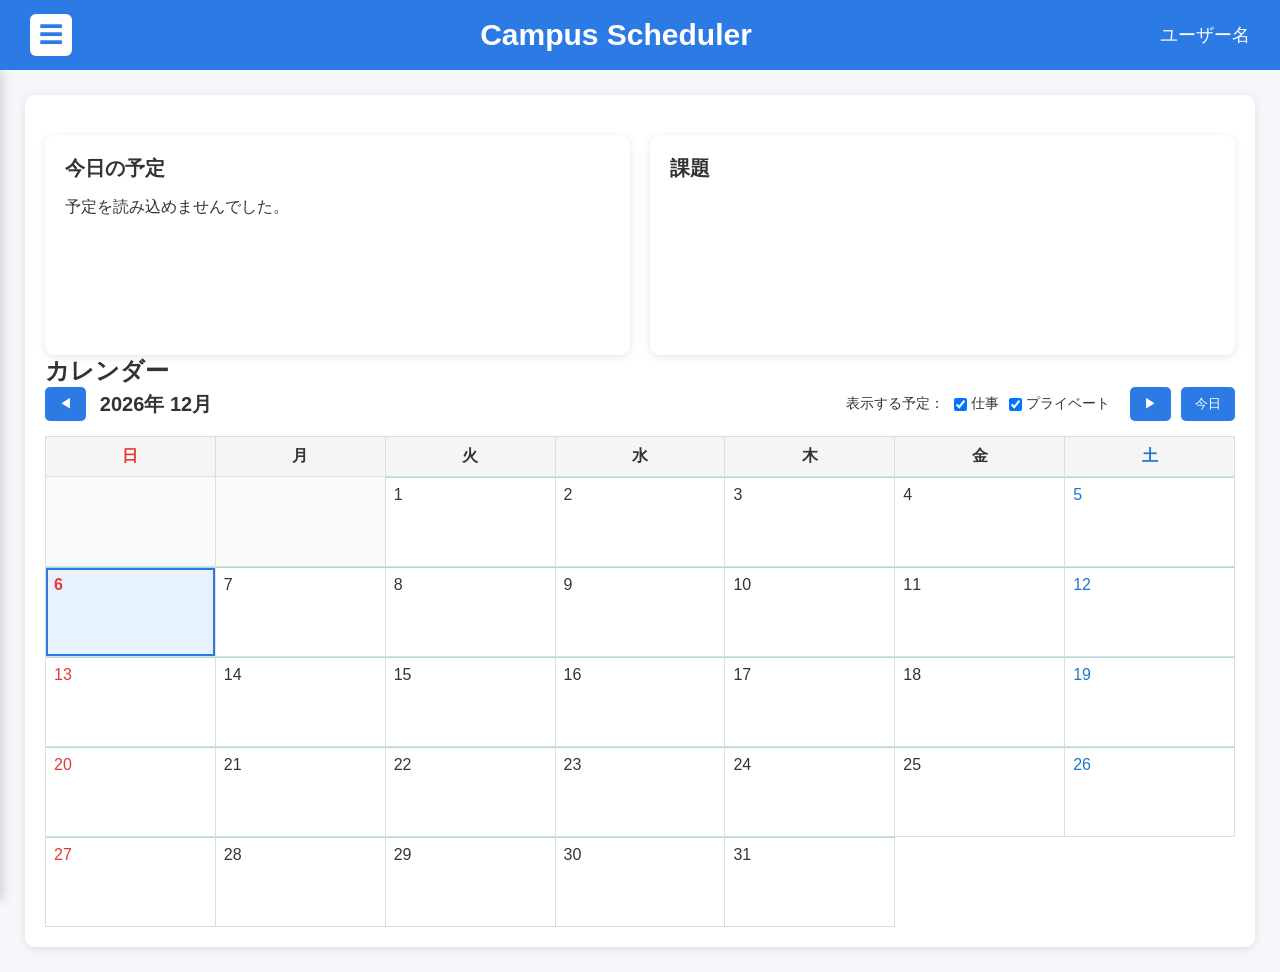
==== commit b2bd86d0: "スケジュールの追加 衝突解消" ====
--- a/pages/calendar.html
+++ b/pages/calendar.html
@@ -120,12 +120,7 @@
     <!-- dialog方式 -->
     <!-- 講義管理 -->
     <dialog id="lectureDialog" class="event-dialog">
-<<<<<<< HEAD
-
-        <form method="dialog">
-=======
     <form method="dialog">
->>>>>>> main
 
             <div class="dialog-heading">
 
@@ -137,9 +132,6 @@
 
                 </button>
 
-<<<<<<< HEAD
-            </div>
-=======
         </div>
 
         <div class="field">
@@ -165,15 +157,11 @@
         </div>
 
         <div class="field-row">
->>>>>>> main
 
             <div class="field">
 
                 講義名
 
-<<<<<<< HEAD
-                <input id="lectureName" type="text" placeholder="例：キャリア設計">
-=======
                 <select id="lectureDay">
 
                     <option value="1">月</option>
@@ -185,7 +173,6 @@
                     <option value="7">日</option>
 
                 </select>
->>>>>>> main
 
             </div>
 
@@ -193,9 +180,6 @@
 
                 担当教員
 
-<<<<<<< HEAD
-                <input id="lectureTeacher" type="text" placeholder="例：山田太郎">
-=======
                 <select id="lecturePeriod">
 
                     <option value="1">1限</option>
@@ -205,31 +189,18 @@
                     <option value="5">5限</option>
 
                 </select>
->>>>>>> main
 
             </div>
 
             <div class="field-row">
 
-<<<<<<< HEAD
-                <label class="field">
-=======
         <div class="field">
->>>>>>> main
 
                     曜日
 
                     <select id="lectureDay">
 
-<<<<<<< HEAD
-                        <option>月</option>
-                        <option>火</option>
-                        <option>水</option>
-                        <option>木</option>
-                        <option>金</option>
-=======
-        </div>
->>>>>>> main
+        </div>
 
                     </select>
 
